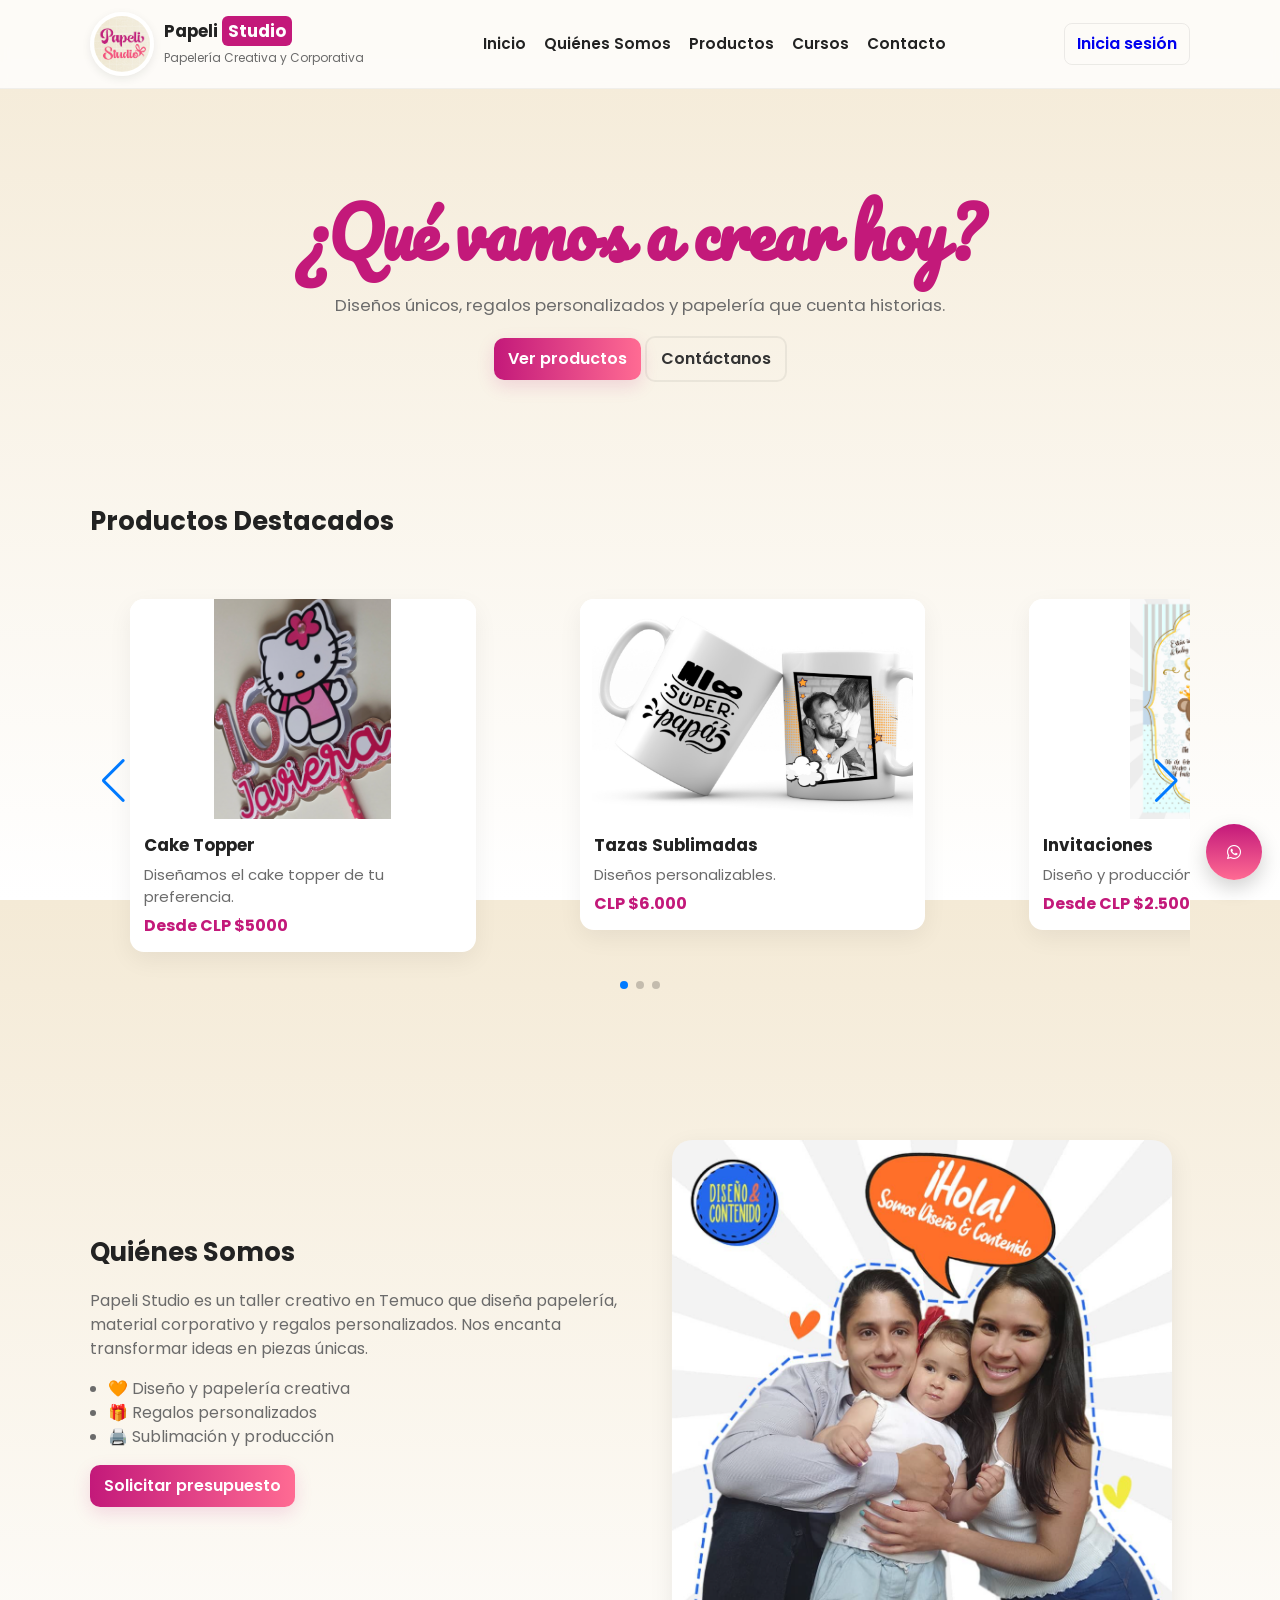
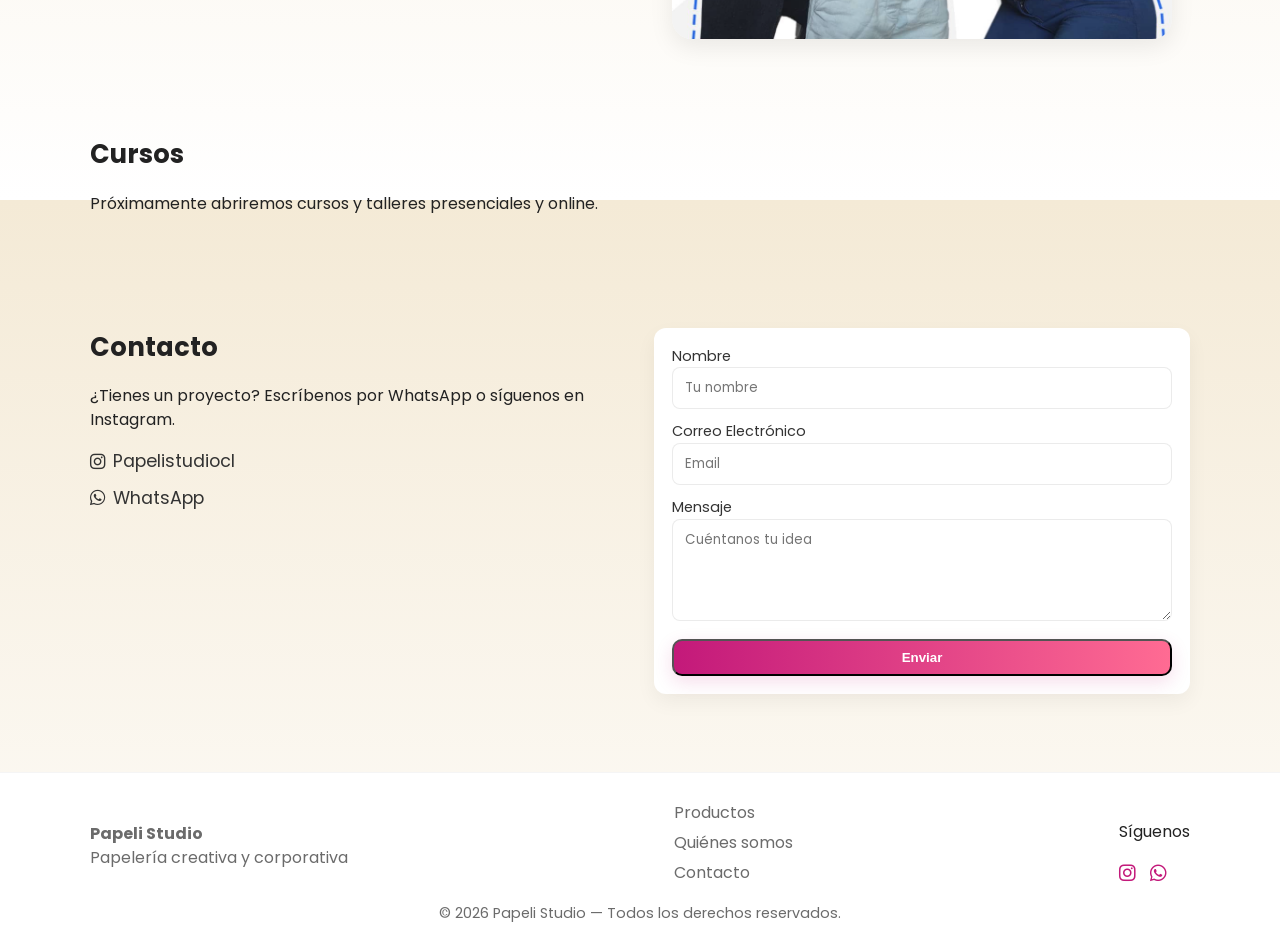
==== index.html @ 8b4314a1 "Add files via upload" ====
<!doctype html>
<html lang="es">
<head>
  <meta charset="utf-8" />
  <meta name="viewport" content="width=device-width,initial-scale=1" />
  <title>Papeli Studio</title>
  <meta name="description" content="Papeli Studio — Papelería creativa y corporativa. Diseños, sublimación y regalos personalizados." />

  <!-- Google Fonts -->
  <link href="https://fonts.googleapis.com/css2?family=Pacifico&family=Poppins:wght@300;400;600;700&display=swap" rel="stylesheet">

  <!-- Swiper CSS -->
  <link rel="stylesheet" href="https://unpkg.com/swiper@9/swiper-bundle.min.css"/>

  <!-- Font Awesome for icons -->
  <link rel="stylesheet" href="https://cdnjs.cloudflare.com/ajax/libs/font-awesome/6.5.0/css/all.min.css" integrity="sha512-..." crossorigin="anonymous" referrerpolicy="no-referrer" />

  <!-- Your styles -->
  <link rel="stylesheet" href="papeli.css" />
</head>
<body>
  <!-- NAV -->
  <header class="header">
    <div class="container nav-wrap">
      <div class="brand">
        <img src="FOTO DE PERFIL.jpg" alt="Papeli Studio logo" class="logo"/>
        <div class="brand-text">
          <span class="brand-name">Papeli<span class="brand-accent">Studio</span></span>
          <small class="brand-sub">Papelería Creativa y Corporativa</small>
        </div>
      </div>

      <nav class="nav" id="nav">
        <ul>
          <li><a href="#home">Inicio</a></li>
          <li><a href="#about">Quiénes Somos</a></li>
          <li><a href="#products">Productos</a></li>
          <li><a href="#courses">Cursos</a></li>
          <li><a href="#contact">Contacto</a></li>
        </ul>
      </nav>

      <div class="nav-actions">
        <a class="btn login" href="#">Inicia sesión</a>
        <button class="hamburger" id="hamburger" aria-label="Abrir menú">
          <span></span><span></span><span></span>
        </button>
      </div>
    </div>
  </header>

  <!-- HERO -->
  <section id="home" class="hero">
    <div class="container hero-inner">
      <h1 class="hero-title">¿Qué vamos a crear hoy?</h1>
      <p class="hero-sub">Diseños únicos, regalos personalizados y papelería que cuenta historias.</p>

      <div class="hero-cta">
        <a href="#products" class="btn primary">Ver productos</a>
        <a href="#contact" class="btn outline">Contáctanos</a>
      </div>
    </div>
  </section>

  <!-- CARRUSEL (Productos destacados) -->
  <section id="products" class="section section-products">
    <div class="container">
      <h2 class="section-title">Productos Destacados</h2>

      <!-- Swiper -->
      <div class="swiper mySwiper">
        <div class="swiper-wrapper">
          <!-- Repite cada slide con tu contenido -->
          <div class="swiper-slide">
            <figure class="card">
              <img src="cake topper 1.png" alt="Producto 1">
              <figcaption>
                <h3>Cake Topper</h3>
                <p>Diseñamos el cake topper de tu preferencia.</p>
                <div class="price">Desde CLP $5000</div>
              </figcaption>
            </figure>
          </div>

          <div class="swiper-slide">
            <figure class="card">
              <img src="Taza 1.png" alt="Producto 2">
              <figcaption>
                <h3>Tazas Sublimadas</h3>
                <p>Diseños personalizables.</p>
                <div class="price">CLP $6.000</div>
              </figcaption>
            </figure>
          </div>

          <div class="swiper-slide">
            <figure class="card">
              <img src="Invitacion 1.png" alt="Producto 3">
              <figcaption>
                <h3>Invitaciones</h3>
                <p>Diseño y producción</p>
                <div class="price">Desde CLP $2.500</div>
              </figcaption>
            </figure>
          </div>

          <!-- Agrega más slides según necesites -->
        </div>

        <!-- controles -->
        <div class="swiper-button-next"></div>
        <div class="swiper-button-prev"></div>
        <div class="swiper-pagination"></div>
      </div>
    </div>
  </section>

  <!-- QUIÉNES SOMOS -->
  <section id="about" class="section section-about">
    <div class="container about-grid">
      <div class="about-text">
        <h2 class="section-title">Quiénes Somos</h2>
        <p>
          Papeli Studio es un taller creativo en Temuco que diseña papelería,
          material corporativo y regalos personalizados. Nos encanta transformar ideas en piezas únicas.
        </p>
        <ul class="about-list">
          <li>🧡 Diseño y papelería creativa</li>
          <li>🎁 Regalos personalizados</li>
          <li>🖨️ Sublimación y producción</li>
        </ul>
        <a class="btn primary" href="#contact">Solicitar presupuesto</a>
      </div>

      <div class="about-image">
        <img src="quienes somos.png" alt="Papeli Studio">
      </div>
    </div>
  </section>

  <!-- CURSOS (Placeholder) -->
  <section id="courses" class="section section-courses">
    <div class="container">
      <h2 class="section-title">Cursos</h2>
      <p>Próximamente abriremos cursos y talleres presenciales y online.</p>
    </div>
  </section>

  <!-- CONTACTO -->
  <section id="contact" class="section section-contact">
    <div class="container contact-grid">
      <div>
        <h2 class="section-title">Contacto</h2>
        <p>¿Tienes un proyecto? Escríbenos por WhatsApp o síguenos en Instagram.</p>

        <div class="contact-links">
           
          <a href="https://www.instagram.com/papelistudiocl/" target="_blank" rel="noopener" class="social">
            <i class="fab fa-instagram"></i> Papelistudiocl
          </a>

          <a href="https://wa.me/56965929120" target="_blank" rel="noopener" class="social">
            <i class="fab fa-whatsapp"></i> WhatsApp
          </a>
          
        </div>
      </div>

      <form action="https://formspree.io/f/movpqvoy" method="POST" class="contact-form">
        <label>
          Nombre
          <input type="text" name="name" placeholder="Tu nombre" required>
        </label>
        <label>
          Correo Electrónico
          <input type="email" name="email" placeholder="Email" required>
        </label>
        <label>
          Mensaje
          <textarea name="message" rows="4" placeholder="Cuéntanos tu idea" required></textarea>
        </label>

        <button class="btn primary" type="submit">Enviar</button>
      </form>
    </div>
  </section>

  <!-- FOOTER -->
  <footer class="footer">
    <div class="container footer-grid">
      <div>
        <p class="brand-foot"><strong>Papeli Studio</strong><br>Papelería creativa y corporativa</p>
      </div>
      <div class="footer-links">
        <a href="#products">Productos</a>
        <a href="#about">Quiénes somos</a>
        <a href="#contact">Contacto</a>
      </div>
      <div>
        <p>Síguenos</p>
        <div class="social-row">
          <a href="https://www.instagram.com/papelistudiocl/" target="_blank" rel="noopener"><i class="fab fa-instagram"></i></a>
          <a href="https://wa.me/56965929120" target="_blank" rel="noopener"><i class="fab fa-whatsapp"></i></a>
        </div>
      </div>
    </div>
    <div class="container copyright">
      © <span id="year"></span> Papeli Studio — Todos los derechos reservados.
    </div>
  </footer>

  <!-- Botón flotante WhatsApp -->
  <a href="https://wa.me/56965929120" class="whatsapp-float" target="_blank" rel="noopener" aria-label="Contactar por WhatsApp">
    <i class="fab fa-whatsapp"></i>
  </a>

  <!-- Swiper JS -->
  <script src="https://unpkg.com/swiper@9/swiper-bundle.min.js"></script>

  <!-- Your script -->
  <script src="papeli.js"></script>
</body>
</html>
---- papeli.css ----
:root{
  --magenta: #c3197a;      /* deep magenta (logo) */
  --pink: #ff6b93;         /* lighter pink accent */
  --beige: #f4ead6;        /* background */
  --muted: #6b6b6b;
  --white: #ffffff;
  --max-width: 1100px;
  --radius: 14px;
}

*{box-sizing:border-box}
html,body{height:100%}
body{
  margin:0;
  font-family: 'Poppins', system-ui, -apple-system, "Segoe UI", Roboto, "Helvetica Neue", Arial;
  color:#222;
  background: linear-gradient(180deg,var(--beige) 0%, #fff 100%);
  -webkit-font-smoothing:antialiased;
  -moz-osx-font-smoothing:grayscale;
  line-height:1.5;
}

/* Container */
.container{
  width:90%;
  max-width:var(--max-width);
  margin:0 auto;
}

/* HEADER */
.header{
  background: rgba(255,255,255,0.8);
  backdrop-filter: blur(4px);
  position: sticky;
  top:0;
  z-index:60;
  border-bottom: 1px solid rgba(0,0,0,0.05);
}

.nav-wrap{
  display:flex;
  align-items:center;
  justify-content:space-between;
  gap:1rem;
  padding:12px 0;
}

/* Brand */
.brand{
  display:flex;
  align-items:center;
  gap:10px;
}
.logo{
  width:64px;
  height:64px;
  object-fit:cover;
  border-radius:50%;
  border:4px solid rgba(255,255,255,0.9);
  box-shadow:0 3px 10px rgba(0,0,0,0.08);
}
.brand-name{
  font-weight:700;
  display:block;
  font-size:1.05rem;
  text-transform:none;
}
.brand-accent{
  color:var(--white);
  background:var(--magenta);
  padding:3px 6px;
  border-radius:6px;
  margin-left:4px;
  font-weight:700;
  color:#fff;
  font-family: 'Poppins', sans-serif;
}
.brand-sub{
  font-size:0.75rem;
  color:var(--muted);
}

/* NAV */
.nav ul{
  list-style:none;
  display:flex;
  gap:18px;
  margin:0;
  padding:0;
}
.nav a{
  text-decoration:none;
  color:#222;
  font-weight:600;
  font-size:0.95rem;
  transition: all .18s ease;
}
.nav a:hover{ color:var(--magenta); transform:translateY(-2px); }

.nav-actions{ display:flex; align-items:center; gap:8px; }
.btn{
  display:inline-flex;
  align-items:center;
  justify-content:center;
  gap:8px;
  padding:9px 14px;
  border-radius:10px;
  text-decoration:none;
  font-weight:600;
  cursor:pointer;
}
.btn.primary{
  background: linear-gradient(90deg,var(--magenta), var(--pink));
  color:var(--white);
  box-shadow: 0 6px 18px rgba(195,25,122,0.15);
}
.btn.outline{
  background:transparent;
  border:2px solid rgba(0,0,0,0.06);
  color:#333;
}
.btn.login{
  border: 1px solid rgba(0,0,0,0.07);
  padding:8px 12px;
  border-radius:8px;
  background:transparent;
}

/* Hamburger */
.hamburger{ display:none; background:none; border:0; cursor:pointer; padding:8px; }
.hamburger span{ display:block; width:22px; height:2px; background:#333; margin:4px 0; border-radius:2px; }

/* HERO */
.hero{
  padding:56px 0 36px;
  text-align:center;
}
.hero-inner{ padding:36px 0; }
.hero-title{
  font-family: 'Pacifico', cursive;
  font-size: clamp(2rem, 6vw, 4.25rem);
  margin:0;
  color:var(--magenta);
  letter-spacing: -1px;
}
.hero-sub{
  color:var(--muted);
  font-size:1.05rem;
  margin-top:10px;
  margin-bottom:18px;
}

/* SECTIONS */
.section{
  padding:48px 0;
}
.section-title{
  font-size:1.6rem;
  margin:0 0 18px;
  color:#222;
}

/* PRODUCTS / Swiper */
.swiper{
  padding:24px 0 36px;
}
.swiper-wrapper{ align-items:stretch; }
.card{
  background: #fff;
  border-radius: var(--radius);
  overflow:hidden;
  box-shadow: 0 8px 24px rgba(0,0,0,0.06);
  display:flex;
  flex-direction:column;
  height:100%;
}
.card img{ width:100%; height:220px; object-fit:contain; background-color:#fff; display:block; }
.card figcaption{ padding:14px; display:flex; flex-direction:column; gap:6px; flex:1; }
.card h3{ margin:0; font-size:1.05rem; }
.card p{ margin:0; color:var(--muted); font-size:0.93rem; }
.price{ margin-top:auto; font-weight:700; color:var(--magenta); }

/* ABOUT */
.about-grid{
  display:grid;
  grid-template-columns: 1fr 1fr;
  gap:28px;
  align-items:center;
}
.about-text p{ color:var(--muted); }
.about-list{ padding-left:18px; color:var(--muted); }

/* CONTACT GRID */
.contact-grid{
  display:grid;
  grid-template-columns: 1fr 1fr;
  gap:28px;
  align-items:start;
}
.contact-form{ display:flex; flex-direction:column; gap:12px; background:#fff; padding:18px; border-radius:12px; box-shadow: 0 8px 20px rgba(0,0,0,0.05); }
.contact-form label{ font-size:0.9rem; color:#333; display:block; }
.contact-form input, .contact-form textarea{
  width:100%;
  padding:10px 12px;
  border-radius:8px;
  border:1px solid rgba(0,0,0,0.08);
  font-family:inherit;
}
.contact-links {
  display: flex;
  flex-direction: column; /* 🔽 los pone uno debajo del otro */
  align-items: flex-start; /* alinea a la izquierda */
  gap: 10px; /* espacio entre Instagram y WhatsApp */
}

.contact-links .social {
  color: #333;
  text-decoration: none;
  font-size: 1.1rem;
  display: flex;
  align-items: center;
  gap: 8px;
  transition: color 0.3s ease;
}

.contact-links .social:hover {
  color: #ff7bbf; /* 💖 color del estilo Papeli Studio */
}


/* FOOTER */
.footer{
  background: #fff;
  padding:28px 0 12px;
  border-top:1px solid rgba(0,0,0,0.04);
  margin-top:30px;
}
.footer-grid{
  display:flex;
  justify-content:space-between;
  gap:20px;
  align-items:center;
}
.footer-links a{ display:block; text-decoration:none; color:var(--muted); margin-bottom:6px; }
.social-row a{ margin-right:10px; color:var(--magenta); font-size:1.2rem; }
.brand-foot{ margin:0; color:var(--muted); }

/* copyright */
.copyright{ margin-top:12px; color:var(--muted); font-size:0.9rem; text-align:center; }

/* WhatsApp floating */
.whatsapp-float{
  position:fixed;
  right:18px;
  bottom:20px;
  background: linear-gradient(180deg,var(--magenta), var(--pink));
  color:#fff;
  width:56px;
  height:56px;
  border-radius:50%;
  display:flex;
  align-items:center;
  justify-content:center;
  box-shadow: 0 8px 20px rgba(0,0,0,0.18);
  z-index:120;
  text-decoration:none;
  transition: transform .18s ease;
}
.whatsapp-float:hover{ transform:translateY(-5px); }

/* Ajuste de la imagen en la sección Quiénes Somos */
.about-image {
  display: flex;
  align-items: center;
  justify-content: center;
  margin-top: 40px;
}

.about-image img {
  width: 100%;
  max-width: 500px;         /* evita que se agrande demasiado */
  height: auto;
  border-radius: 20px;      /* bordes suaves tipo Papeli Studio */
  object-fit: cover;        /* mantiene proporción y llena el espacio */
  box-shadow: 0 8px 25px rgba(0, 0, 0, 0.08); /* sombra suave */
  transition: transform 0.3s ease;
}

.about-image img:hover {
  transform: scale(1.03);   /* pequeño efecto al pasar el mouse */
}




/* Responsive */
@media (max-width:900px){
  .about-grid{ grid-template-columns: 1fr; }
  .contact-grid{ grid-template-columns: 1fr; }
  .nav ul{ display:none; }
  .hamburger{ display:block; }
  .nav.open ul{ display:flex; flex-direction:column; gap:10px; background: #fff; position:absolute; right:14px; top:74px; padding:12px; border-radius:10px; box-shadow:0 12px 30px rgba(0,0,0,0.08); }
  .nav.open ul a{ font-weight:600; }
}

/* Small devices */
@media (max-width:480px){
  .brand-name{ font-size:0.95rem; }
  .hero-sub{ font-size:0.95rem; }
  .btn{ padding:8px 10px; font-size:0.95rem; }
}


@media (max-width: 900px) {
  .about-image img {
    max-width: 90%;
    margin-top: 20px;
  }
}
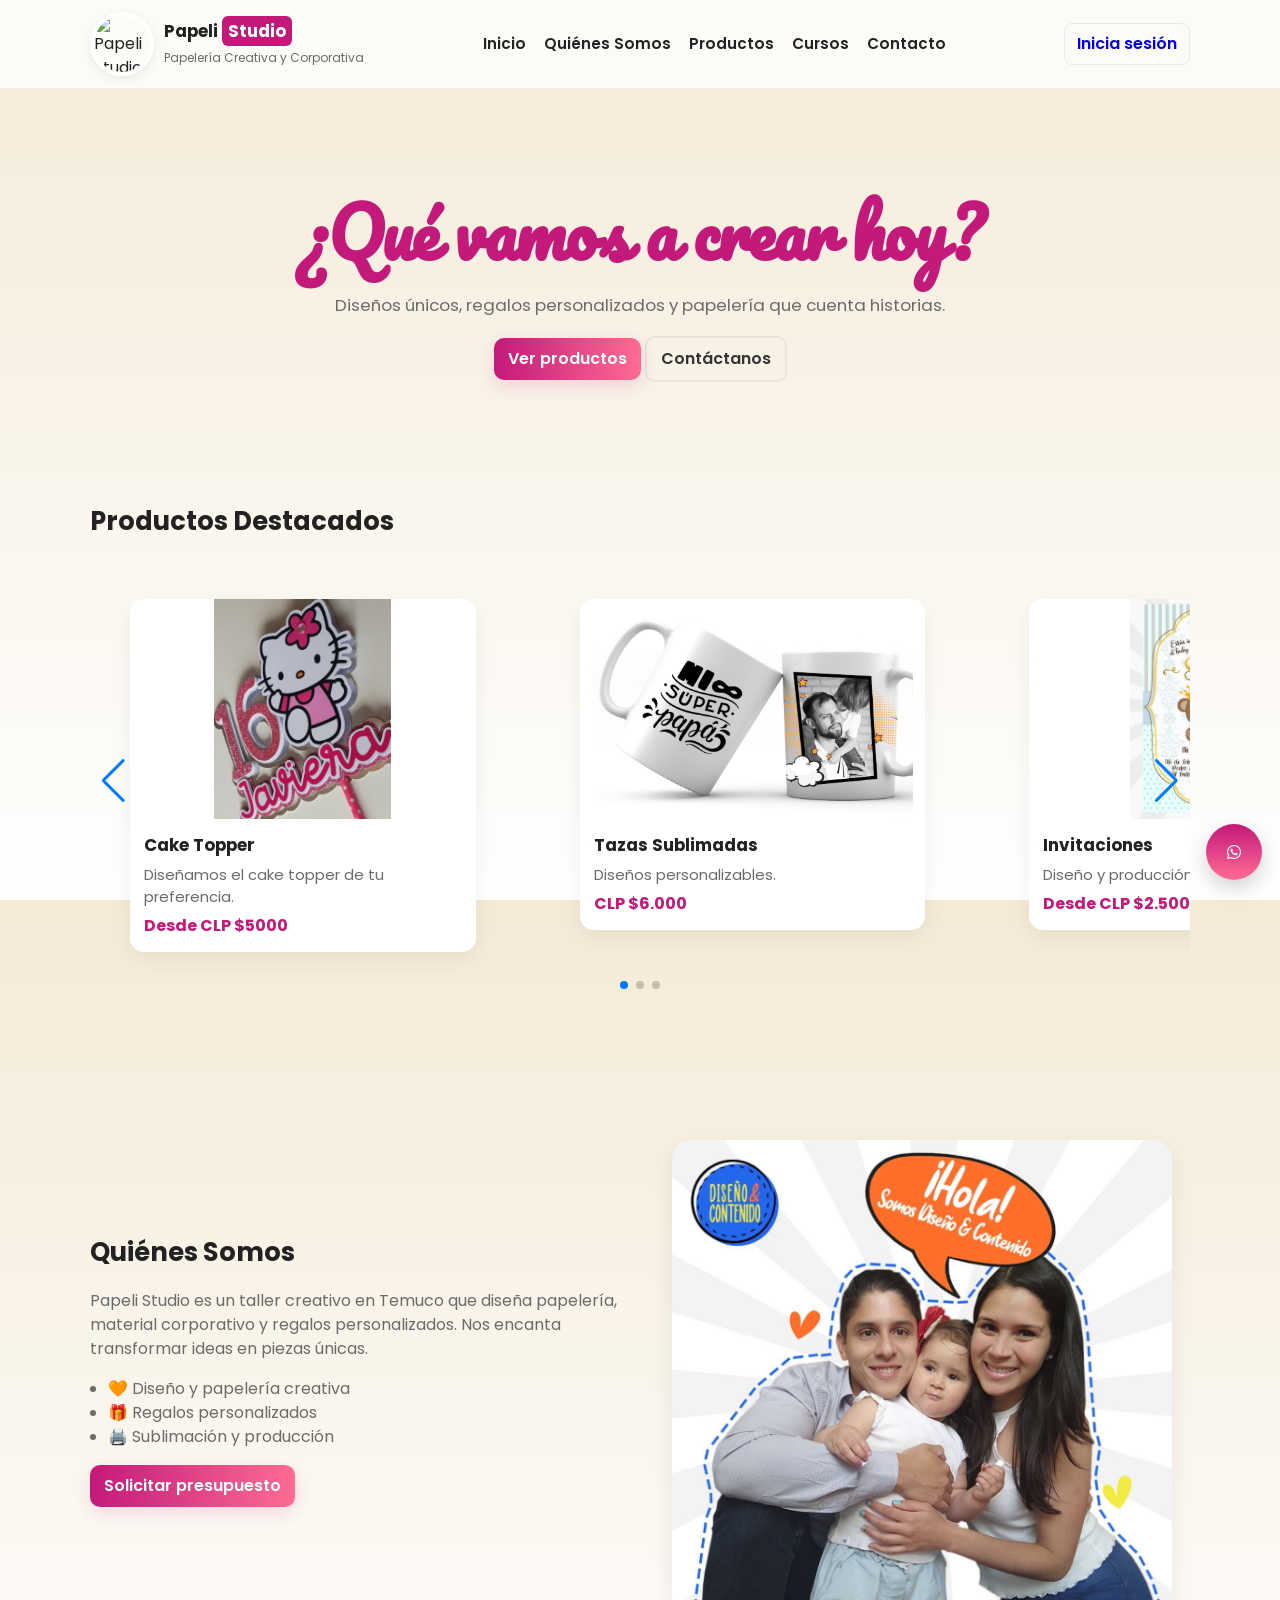
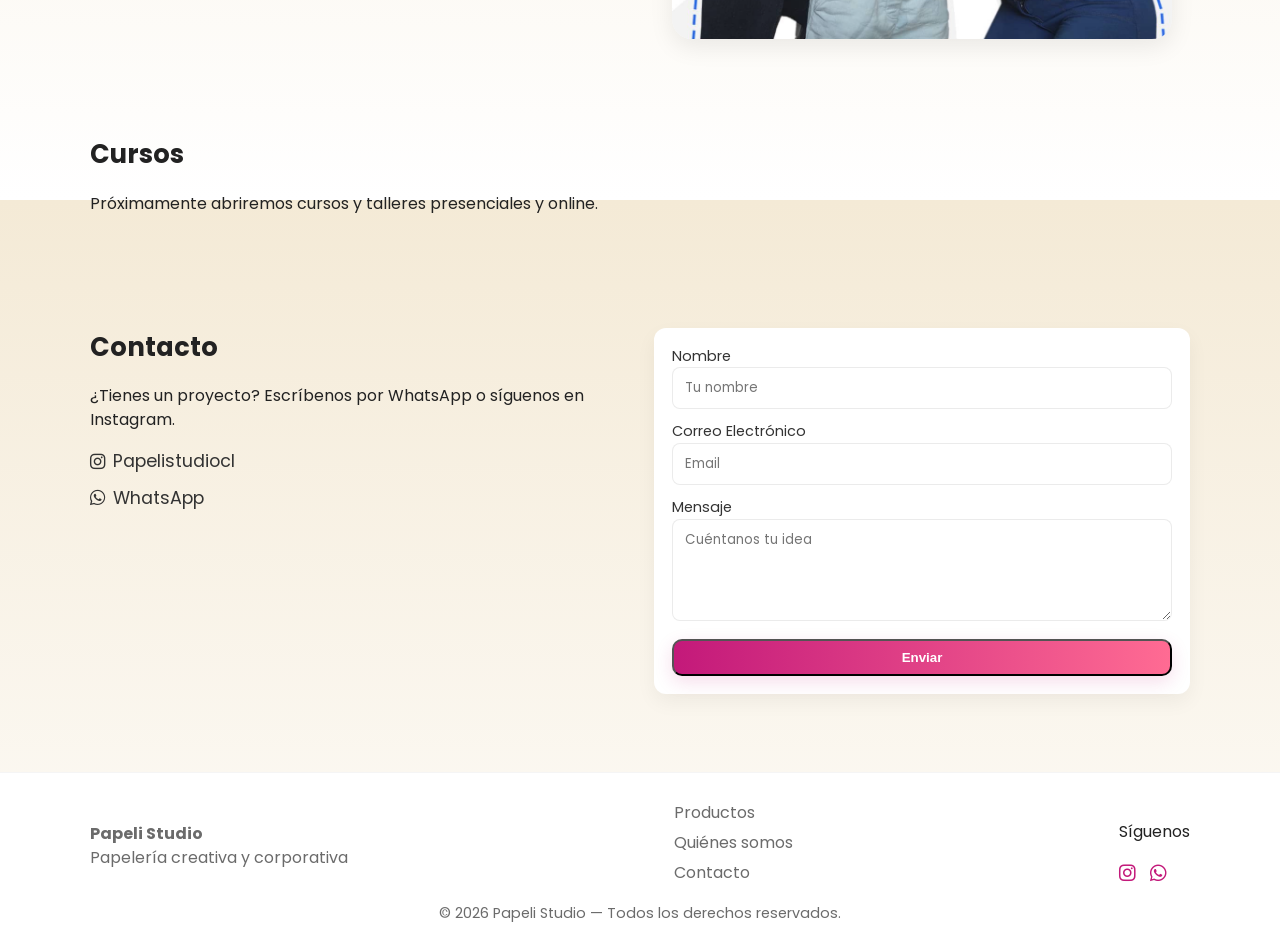
==== commit 183cbeb8: "borre foto" ====
--- a/index.html
+++ b/index.html
@@ -23,7 +23,7 @@
   <header class="header">
     <div class="container nav-wrap">
       <div class="brand">
-        <img src="FOTO DE PERFIL.jpg" alt="Papeli Studio logo" class="logo"/>
+        <img src="" alt="Papeli Studio logo" class="logo"/>
         <div class="brand-text">
           <span class="brand-name">Papeli<span class="brand-accent">Studio</span></span>
           <small class="brand-sub">Papelería Creativa y Corporativa</small>
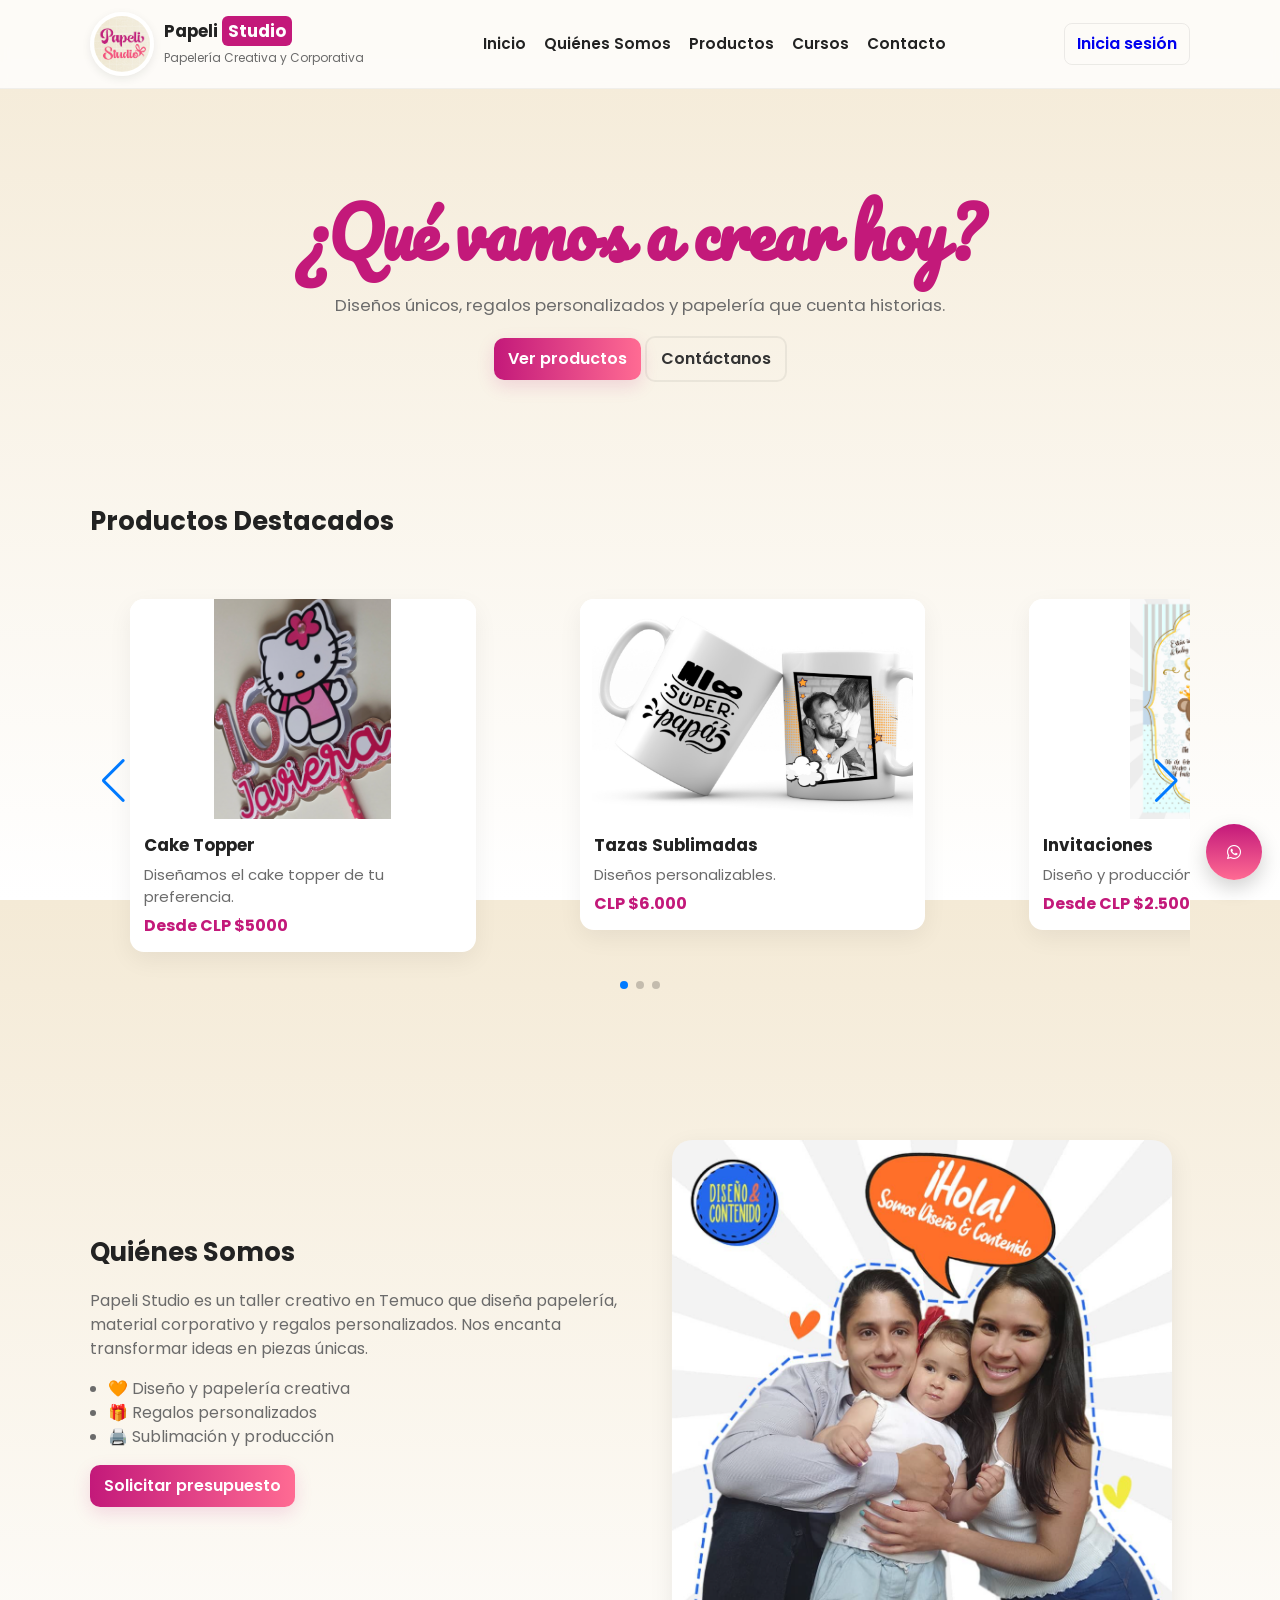
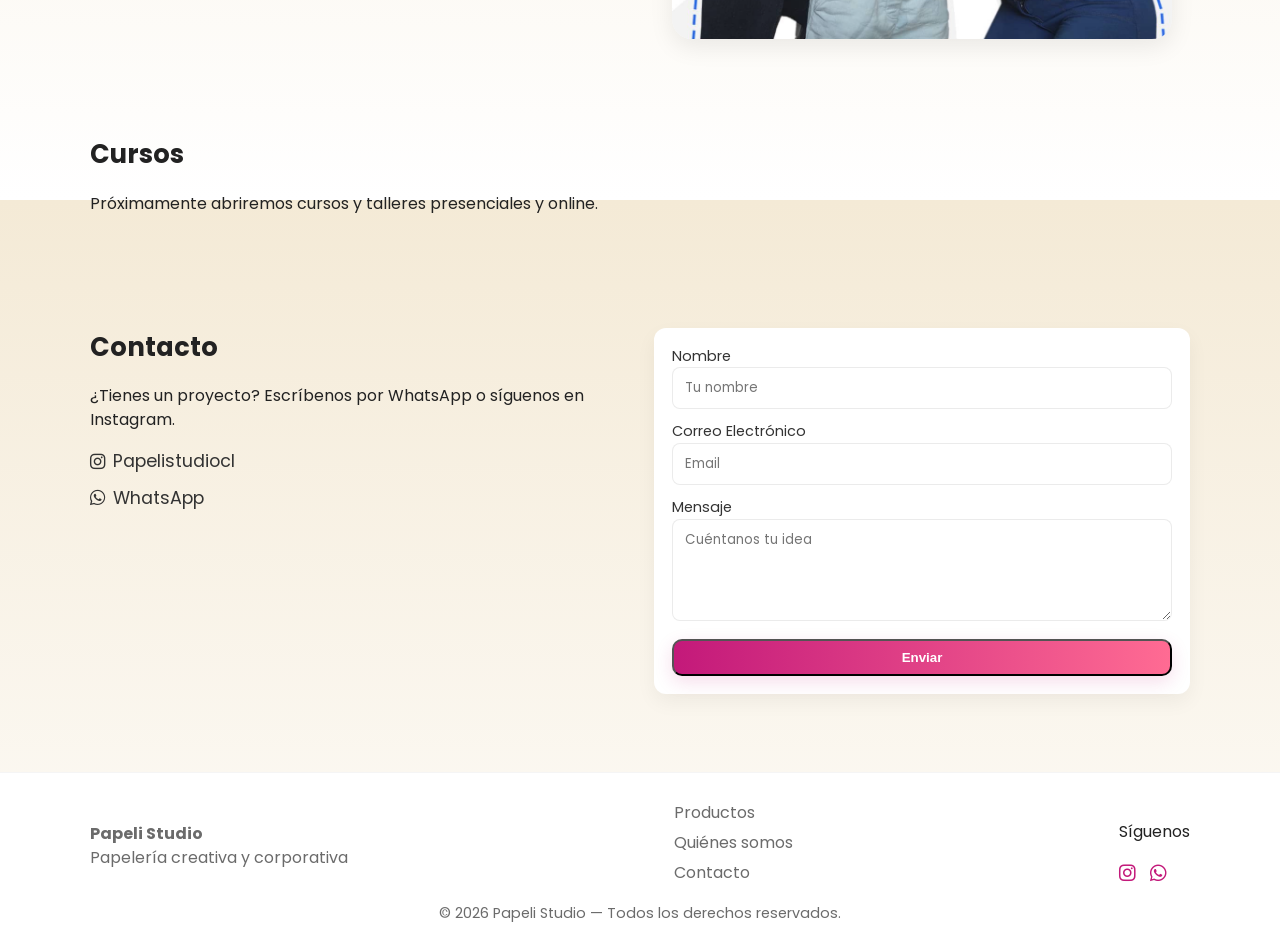
==== commit 11731c2e: "agregue foto" ====
--- a/index.html
+++ b/index.html
@@ -23,7 +23,7 @@
   <header class="header">
     <div class="container nav-wrap">
       <div class="brand">
-        <img src="" alt="Papeli Studio logo" class="logo"/>
+        <img src="FOTO DE PERFIL.jpg" alt="Papeli Studio logo" class="logo"/>
         <div class="brand-text">
           <span class="brand-name">Papeli<span class="brand-accent">Studio</span></span>
           <small class="brand-sub">Papelería Creativa y Corporativa</small>
